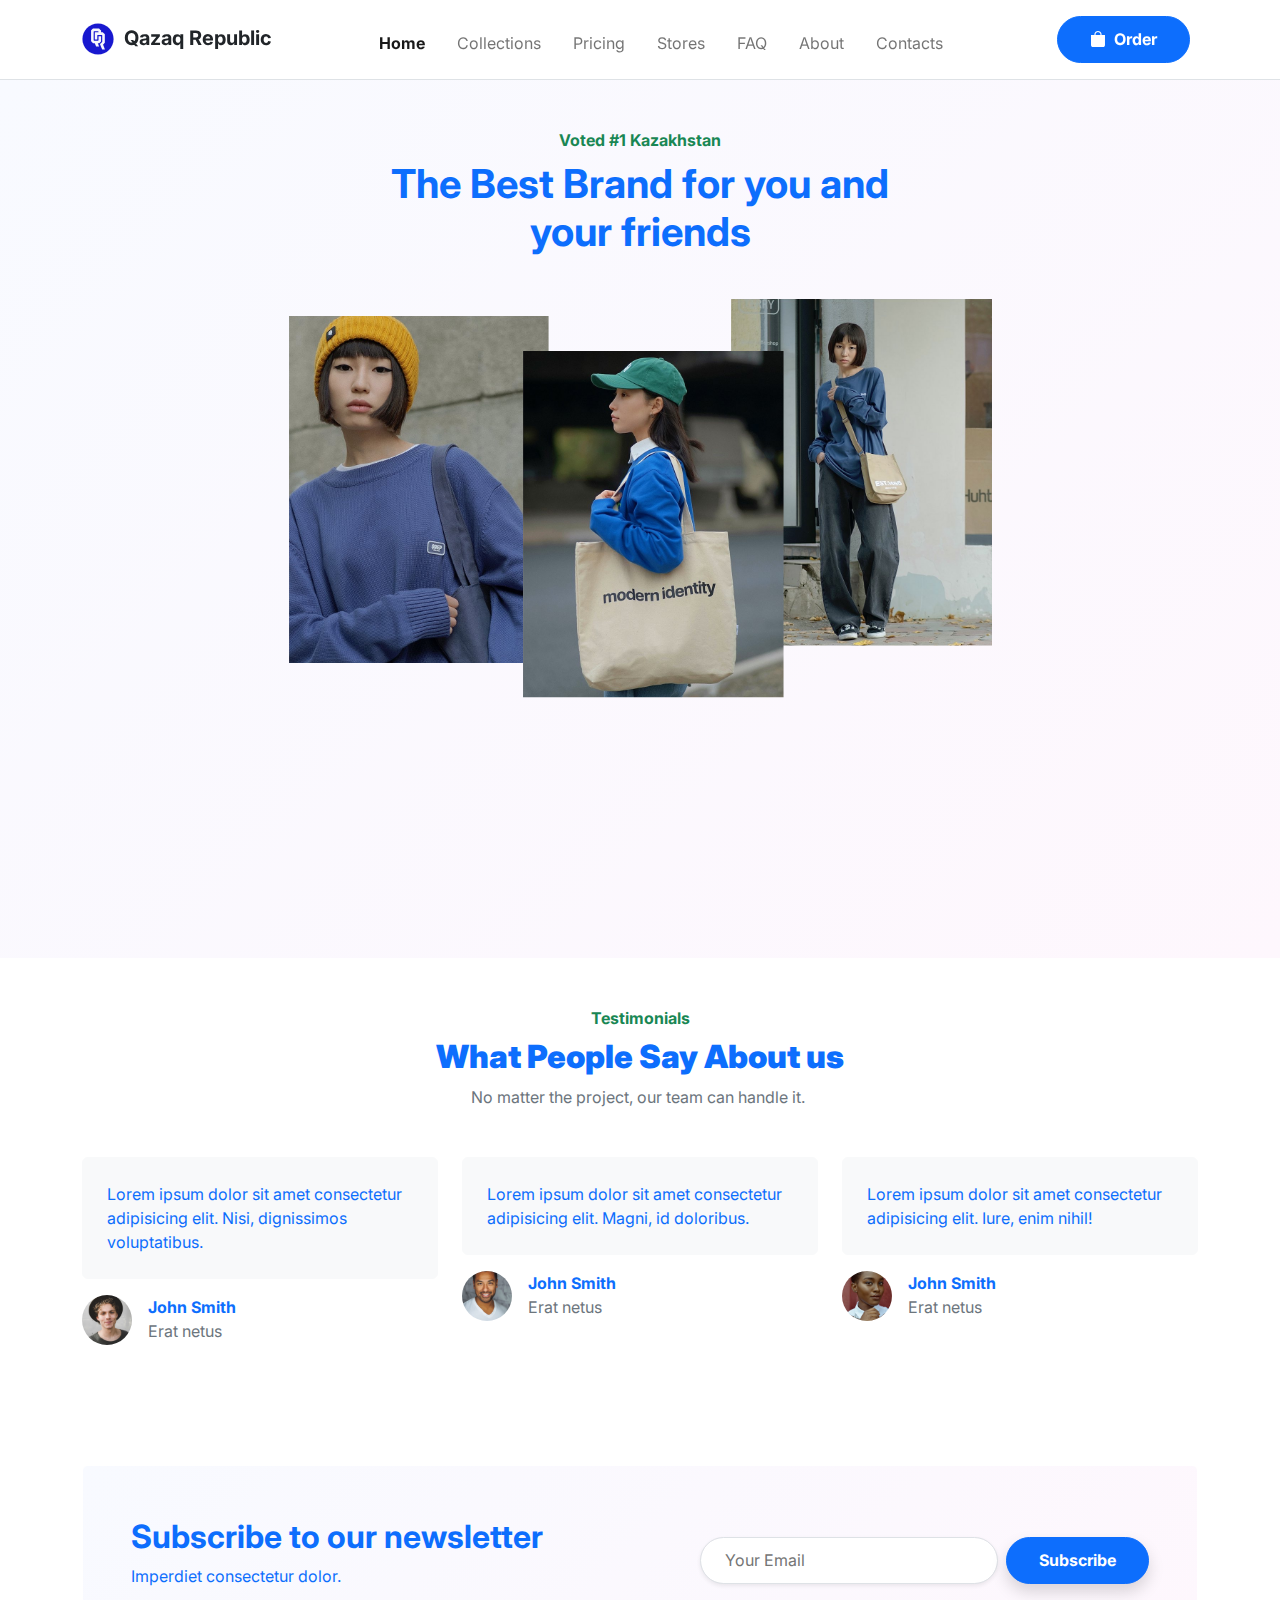
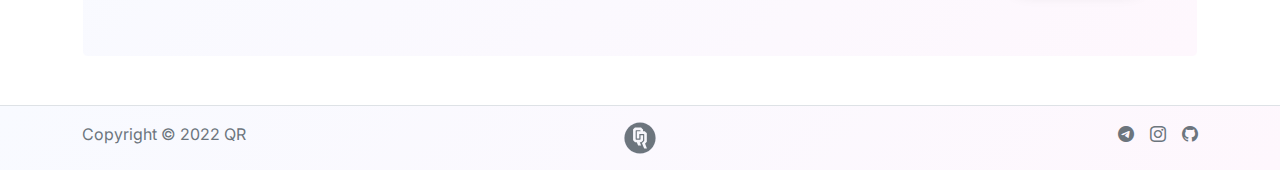
==== index.html @ 5050376e "Initial commit" ====
<!DOCTYPE html>
<html lang="en">
<head>
    <meta charset="UTF-8">
    <meta http-equiv="X-UA-Compatible" content="IE=edge">
    <meta name="viewport" content="width=device-width, initial-scale=1.0, maximum-scale=1, user-scalable=no">
    <link rel="shortcut icon" href="favicons/favicon.ico" type="image/x-icon">
    <title>Home - QR</title>
    <link rel="stylesheet" href="css/style.css">
    <link rel="stylesheet" href="bootstrap/css/bootstrap.min.css">
</head>
<body>
    <header class="py-3 border-bottom navbar navbar-expand-xl sticky-top">
        <div class="container">
            <a href="/" class="d-flex text-dark text-decoration-none">
                <img src="favicons/qr_logo.svg" alt="QR LOGO" width="32">
                <span class="fw-bold ml-10 fs-5 text-dark">Qazaq Republic</span>
            </a>
            <button data-bs-toggle="collapse" class="navbar-toggler br-32" data-bs-target="#navcol-1" aria-expanded="false">
                <span class="navbar-toggler-icon"></span>
            </button>
            <div id="navcol-1" class="collapse navbar-collapse non-copy">
                <ul class="navbar-nav mx-auto text-center pt-2">
                    <li class="nav-item py-1"><a class="nav-link active" href="index.html">Home</a></li>
                    <li class="nav-item py-1"><a class="nav-link" href="collections.html">Collections</a></li>
                    <li class="nav-item py-1"><a class="nav-link" href="pricing.html">Pricing</a></li>
                    <li class="nav-item py-1"><a class="nav-link" href="stores.html">Stores</a></li>
                    <li class="nav-item py-1"><a class="nav-link" href="faqs.html">FAQ</a></li>
                    <li class="nav-item py-1"><a class="nav-link" href="about.html">About</a></li>
                    <li class="nav-item py-1"><a class="nav-link" href="contacts.html">Contacts</a></li>
                </ul>
                <hr class="navbar-nav text-dark">
                <div class="pt-3 py-xl-0 d-flex justify-content-center">
                    <a href="https://wa.me/77777512121" class="text-decoration-none px-2">
                        <button class="btn1 btn-primary d-flex "><i class="bi bi-bag-fill text-white"></i>&nbsp; Order</button>
                    </a>
                </div>
            </div>
        </div>
    </header>

    <section class="bg-primary-gradient">
        <div class="container pt-5">
            <div class="col-md-8 col-xl-6 text-center mx-auto">
                    <p class="fw-bold text-success mb-2">Voted #1 Kazakhstan</p>
                    <h1 class="fw-bold">The Best Brand for you and your friends</h1>
            </div>
            <div class="col-lg-7 mx-auto">
                <div class="position-relative" style="display: flex;flex-wrap: wrap;justify-content: flex-end;">
                    <div style="position: relative;flex: 0 0 40%;transform: translate3d(-60%, 15%, 0);"><img class="img-fluid" src="images/promo1.svg"></div>
                    <div style="position: relative;flex: 0 0 40%;transform: translate3d(10%, 10%, 0);"><img class="img-fluid" src="images/promo2.svg"></div>
                    <div style="position: relative;flex: 0 0 40%;transform: translate3d(-70%, -75%, 0);"><img class="img-fluid" src="images/promo3.svg"></div>
                </div>
            </div>
        </div>
    </section>

    <section class="container py-5">
        <div class="col-md-8 col-xl-6 text-center mx-auto mb-5">
            <p class="fw-bold text-success mb-2">Testimonials</p>
            <h2 class="fw-bold"><strong>What People Say About us</strong></h2>
            <p class="text-muted w-lg-50">No matter the project, our team can handle it.&nbsp;</p>
        </div>
        <div class="row row-cols-1 row-cols-sm-2 row-cols-lg-3 d-sm-flex justify-content-sm-center">
            <div class="col mb-4">
                <div class="d-flex flex-column align-items-center align-items-sm-start">
                    <p class="bg-light border rounded border-light p-4">Lorem ipsum dolor sit amet consectetur adipisicing elit. Nisi, dignissimos voluptatibus.</p>
                    
                    <div class="d-flex"><img class="rounded-circle flex-shrink-0 me-3 fit-cover" width="50" height="50" src="/images/avatar1.jpg">
                        <div>
                            <p class="fw-bold text-primary mb-0">John Smith</p>
                            <p class="text-muted mb-0">Erat netus</p>
                        </div>
                    </div>
                </div>
            </div>
            <div class="col mb-4">
                <div class="d-flex flex-column align-items-center align-items-sm-start">
                    <p class="bg-light border rounded border-light p-4">Lorem ipsum dolor sit amet consectetur adipisicing elit. Magni, id doloribus.</p>
                    
                    <div class="d-flex"><img class="rounded-circle flex-shrink-0 me-3 fit-cover" width="50" height="50" src="/images/avatar2.jpg">
                        <div>
                            <p class="fw-bold text-primary mb-0">John Smith</p>
                            <p class="text-muted mb-0">Erat netus</p>
                        </div>
                    </div>
                </div>
            </div>
            <div class="col mb-4">
                <div class="d-flex flex-column align-items-center align-items-sm-start">
                    <p class="bg-light border rounded border-light p-4">Lorem ipsum dolor sit amet consectetur adipisicing elit. Iure, enim nihil!</p>
                    
                    <div class="d-flex"><img class="rounded-circle flex-shrink-0 me-3 fit-cover" width="50" height="50" src="/images/avatar3.jpg">
                        <div>
                            <p class="fw-bold text-primary mb-0">John Smith</p>
                            <p class="text-muted mb-0">Erat netus</p>
                        </div>
                    </div>
                </div>
            </div>
        </div>
    </section>

    <section class="container py-5">
        <div class="border rounded border-white d-flex flex-column justify-content-between align-items-center flex-lg-row bg-primary-gradient p-4 p-lg-5">
            <div class="text-center text-lg-start py-3 py-lg-1">
                <h2 class="fw-bold mb-2">Subscribe to our newsletter</h2>
                <p>Imperdiet consectetur dolor.</p>
            </div>
            <div class="d-flex justify-content-center flex-wrap flex-lg-nowrap">
                <div class="my-2"><input class="border rounded-pill shadow-sm form-control1" type="email" name="email" placeholder="Your Email"></div>
                <div class="my-2"><button class="btn1 btn-primary shadow ms-2 br-32" type="submit">Subscribe</button></div>
            </div>
        </div>
    </section>

    <footer class="bg-primary-gradient d-flex flex-wrap justify-content-between align-items-center py-3 border-top">
        <div class="container d-flex">
            <div class="col-md-4 col align-items-center">
                <span class="mb-3 mb-md-0 text-muted">Copyright © 2022 QR</span>
            </div>
    
            <a href="/" class="col-md-4 col d-flex align-items-center justify-content-center mb-3 mb-md-0 me-md-auto link-dark text-decoration-none">
                <img src="favicons/qr_gray.svg" alt="QR LOGO" width="32">
            </a>
        
            <ul class="nav col-md-4 col justify-content-end list-unstyled d-flex">
                <li class="ms-3"><a class="text-muted" href="https://goofeat.t.me/"><i class="bi bi-telegram text-muted"></i></a></li>
                <li class="ms-3"><a class="text-muted" href="https://instagram.com/azharbayev"><i class="bi bi-instagram text-muted"></i></a></li>
                <li class="ms-3"><a class="text-muted" href="https://github.com/goofeat"><i class="bi bi-github text-muted"></i></a></li>
            </ul>
        </div>
    </footer>

    <script src="bootstrap/js/bootstrap.min.js"></script>
</body>
</html>
---- css/style.css ----
@import"https://cdn.jsdelivr.net/npm/bootstrap-icons@1.9.1/font/bootstrap-icons.css";@import"https://fonts.googleapis.com/css2?family=Inter:wght@100;200;300;400;500;600;700;800;900&display=swap";*{margin:0;padding:0;color:#0d6efd;font-family:"Inter",sans-serif}header{position:sticky;background-color:rgba(255,255,255,.6);-webkit-backdrop-filter:blur(10px);backdrop-filter:blur(10px)}.non-copy{-moz-user-select:none;-khtml-user-select:none;-webkit-user-select:none;user-select:none}html{scroll-behavior:smooth}.ml-10{margin-left:10px}.btn1{--bs-btn-padding-x: 2rem;--bs-btn-padding-y: 0.6rem;--bs-btn-font-family: ;--bs-btn-font-size: 1rem;--bs-btn-font-weight: 700;--bs-btn-line-height: 1.6;--bs-btn-color: #2d2d2d;--bs-btn-bg: transparent;--bs-btn-border-width: 1px;--bs-btn-border-color: transparent;--bs-btn-border-radius: 2rem;--bs-btn-box-shadow: inset 0 1px 0 rgba(255, 255, 255, 0.15), 0 1px 1px rgba(0, 0, 0, 0.075);--bs-btn-disabled-opacity: 0.65;--bs-btn-focus-box-shadow: 0 0 0 0.25rem rgba(var(--bs-btn-focus-shadow-rgb), .5);display:inline-block;padding:var(--bs-btn-padding-y) var(--bs-btn-padding-x);font-family:var(--bs-btn-font-family);font-size:var(--bs-btn-font-size);font-weight:var(--bs-btn-font-weight);line-height:var(--bs-btn-line-height);color:var(--bs-btn-color);text-align:center;text-decoration:none;vertical-align:middle;cursor:pointer;-webkit-user-select:none;-moz-user-select:none;-ms-user-select:none;user-select:none;border:var(--bs-btn-border-width) solid var(--bs-btn-border-color);border-radius:var(--bs-btn-border-radius);background-color:var(--bs-btn-bg);transition:color .15s ease-in-out,background-color .15s ease-in-out,border-color .15s ease-in-out,box-shadow .15s ease-in-out}.form-control1{display:block;width:100%;padding:.6rem 1.5rem;font-size:1rem;font-weight:400;line-height:1.6;color:#2d2d2d;background-color:#fff;background-clip:padding-box;border:1px solid #ced4da;-webkit-appearance:none;-moz-appearance:none;appearance:none;border-radius:1rem;transition:border-color .15s ease-in-out,box-shadow .15s ease-in-out}.nav-link{margin-left:16px !important;margin-right:16px !important;padding:0 !important}.nav-link.active{font-weight:700}.bg-primary-gradient{background:linear-gradient(135deg, #f8faff, #fef7fd)}.fit-cover{object-fit:cover}.br-32{border-radius:32px !important;-webkit-border-radius:32px !important;-moz-border-radius:32px !important;-ms-border-radius:32px !important;-o-border-radius:32px !important}th,td,strike{color:#000 !important;font-weight:bold !important}span.fw-normal{color:#000 !important}.table-group-divider{border-top:2px solid #000 !important}
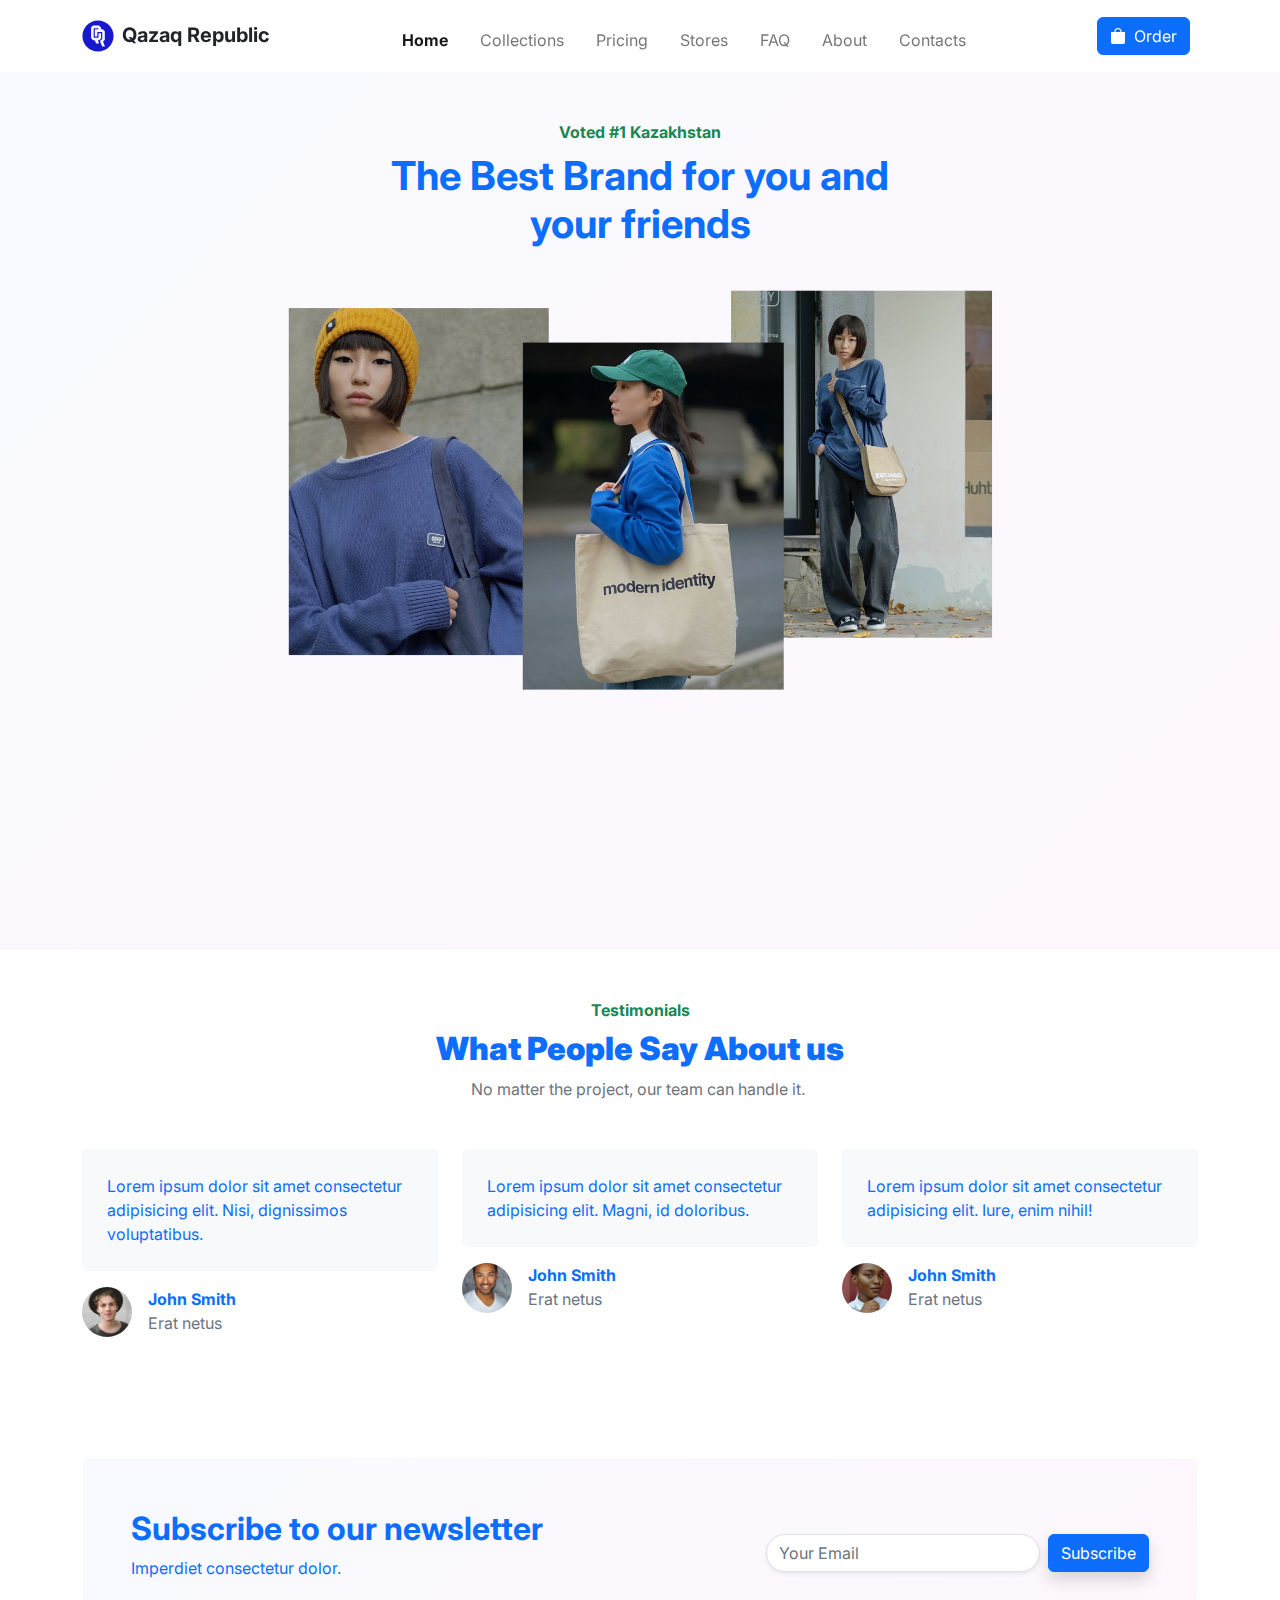
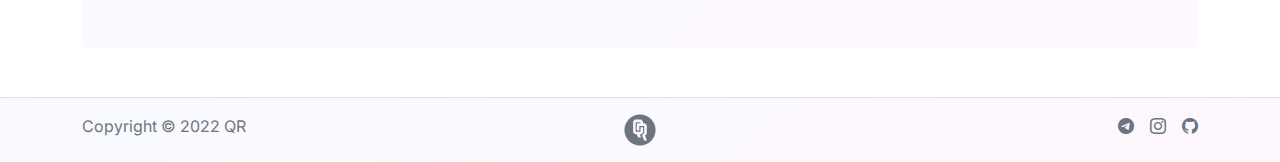
==== commit 670f54f2: "Image optimization" ====
--- a/index.html
+++ b/index.html
@@ -10,13 +10,13 @@
     <link rel="stylesheet" href="bootstrap/css/bootstrap.min.css">
 </head>
 <body>
-    <header class="py-3 border-bottom navbar navbar-expand-xl sticky-top">
+    <header class="py-3 navbar navbar-expand-xl sticky-top">
         <div class="container">
             <a href="/" class="d-flex text-dark text-decoration-none">
                 <img src="favicons/qr_logo.svg" alt="QR LOGO" width="32">
-                <span class="fw-bold ml-10 fs-5 text-dark">Qazaq Republic</span>
+                <span class="fw-bold mx-2 fs-5 text-dark">Qazaq Republic</span>
             </a>
-            <button data-bs-toggle="collapse" class="navbar-toggler br-32" data-bs-target="#navcol-1" aria-expanded="false">
+            <button data-bs-toggle="collapse" class="navbar-toggler rounded-5" data-bs-target="#navcol-1" aria-expanded="false">
                 <span class="navbar-toggler-icon"></span>
             </button>
             <div id="navcol-1" class="collapse navbar-collapse non-copy">
@@ -32,7 +32,7 @@
                 <hr class="navbar-nav text-dark">
                 <div class="pt-3 py-xl-0 d-flex justify-content-center">
                     <a href="https://wa.me/77777512121" class="text-decoration-none px-2">
-                        <button class="btn1 btn-primary d-flex "><i class="bi bi-bag-fill text-white"></i>&nbsp; Order</button>
+                        <button class="btn btn-primary d-flex "><i class="bi bi-bag-fill text-white"></i>&nbsp; Order</button>
                     </a>
                 </div>
             </div>
@@ -47,9 +47,9 @@
             </div>
             <div class="col-lg-7 mx-auto">
                 <div class="position-relative" style="display: flex;flex-wrap: wrap;justify-content: flex-end;">
-                    <div style="position: relative;flex: 0 0 40%;transform: translate3d(-60%, 15%, 0);"><img class="img-fluid" src="images/promo1.svg"></div>
-                    <div style="position: relative;flex: 0 0 40%;transform: translate3d(10%, 10%, 0);"><img class="img-fluid" src="images/promo2.svg"></div>
-                    <div style="position: relative;flex: 0 0 40%;transform: translate3d(-70%, -75%, 0);"><img class="img-fluid" src="images/promo3.svg"></div>
+                    <div style="position: relative;flex: 0 0 40%;transform: translate3d(-60%, 15%, 0);"><img class="img-fluid" src="images/promo1.jpeg"></div>
+                    <div style="position: relative;flex: 0 0 40%;transform: translate3d(10%, 10%, 0);"><img class="img-fluid" src="images/promo2.jpeg"></div>
+                    <div style="position: relative;flex: 0 0 40%;transform: translate3d(-70%, -75%, 0);"><img class="img-fluid" src="images/promo3.jpeg"></div>
                 </div>
             </div>
         </div>
@@ -66,7 +66,7 @@
                 <div class="d-flex flex-column align-items-center align-items-sm-start">
                     <p class="bg-light border rounded border-light p-4">Lorem ipsum dolor sit amet consectetur adipisicing elit. Nisi, dignissimos voluptatibus.</p>
                     
-                    <div class="d-flex"><img class="rounded-circle flex-shrink-0 me-3 fit-cover" width="50" height="50" src="/images/avatar1.jpg">
+                    <div class="d-flex"><img class="rounded-circle flex-shrink-0 me-3 fit-cover" width="50" height="50" src="/images/avatar1.jpeg">
                         <div>
                             <p class="fw-bold text-primary mb-0">John Smith</p>
                             <p class="text-muted mb-0">Erat netus</p>
@@ -78,7 +78,7 @@
                 <div class="d-flex flex-column align-items-center align-items-sm-start">
                     <p class="bg-light border rounded border-light p-4">Lorem ipsum dolor sit amet consectetur adipisicing elit. Magni, id doloribus.</p>
                     
-                    <div class="d-flex"><img class="rounded-circle flex-shrink-0 me-3 fit-cover" width="50" height="50" src="/images/avatar2.jpg">
+                    <div class="d-flex"><img class="rounded-circle flex-shrink-0 me-3 fit-cover" width="50" height="50" src="/images/avatar2.jpeg">
                         <div>
                             <p class="fw-bold text-primary mb-0">John Smith</p>
                             <p class="text-muted mb-0">Erat netus</p>
@@ -90,7 +90,7 @@
                 <div class="d-flex flex-column align-items-center align-items-sm-start">
                     <p class="bg-light border rounded border-light p-4">Lorem ipsum dolor sit amet consectetur adipisicing elit. Iure, enim nihil!</p>
                     
-                    <div class="d-flex"><img class="rounded-circle flex-shrink-0 me-3 fit-cover" width="50" height="50" src="/images/avatar3.jpg">
+                    <div class="d-flex"><img class="rounded-circle flex-shrink-0 me-3 fit-cover" width="50" height="50" src="/images/avatar3.jpeg">
                         <div>
                             <p class="fw-bold text-primary mb-0">John Smith</p>
                             <p class="text-muted mb-0">Erat netus</p>
@@ -108,8 +108,8 @@
                 <p>Imperdiet consectetur dolor.</p>
             </div>
             <div class="d-flex justify-content-center flex-wrap flex-lg-nowrap">
-                <div class="my-2"><input class="border rounded-pill shadow-sm form-control1" type="email" name="email" placeholder="Your Email"></div>
-                <div class="my-2"><button class="btn1 btn-primary shadow ms-2 br-32" type="submit">Subscribe</button></div>
+                <div class="my-2"><input class="border rounded-pill shadow-sm form-control" type="email" name="email" placeholder="Your Email"></div>
+                <div class="my-2"><button class="btn btn-primary shadow ms-2" type="submit">Subscribe</button></div>
             </div>
         </div>
     </section>
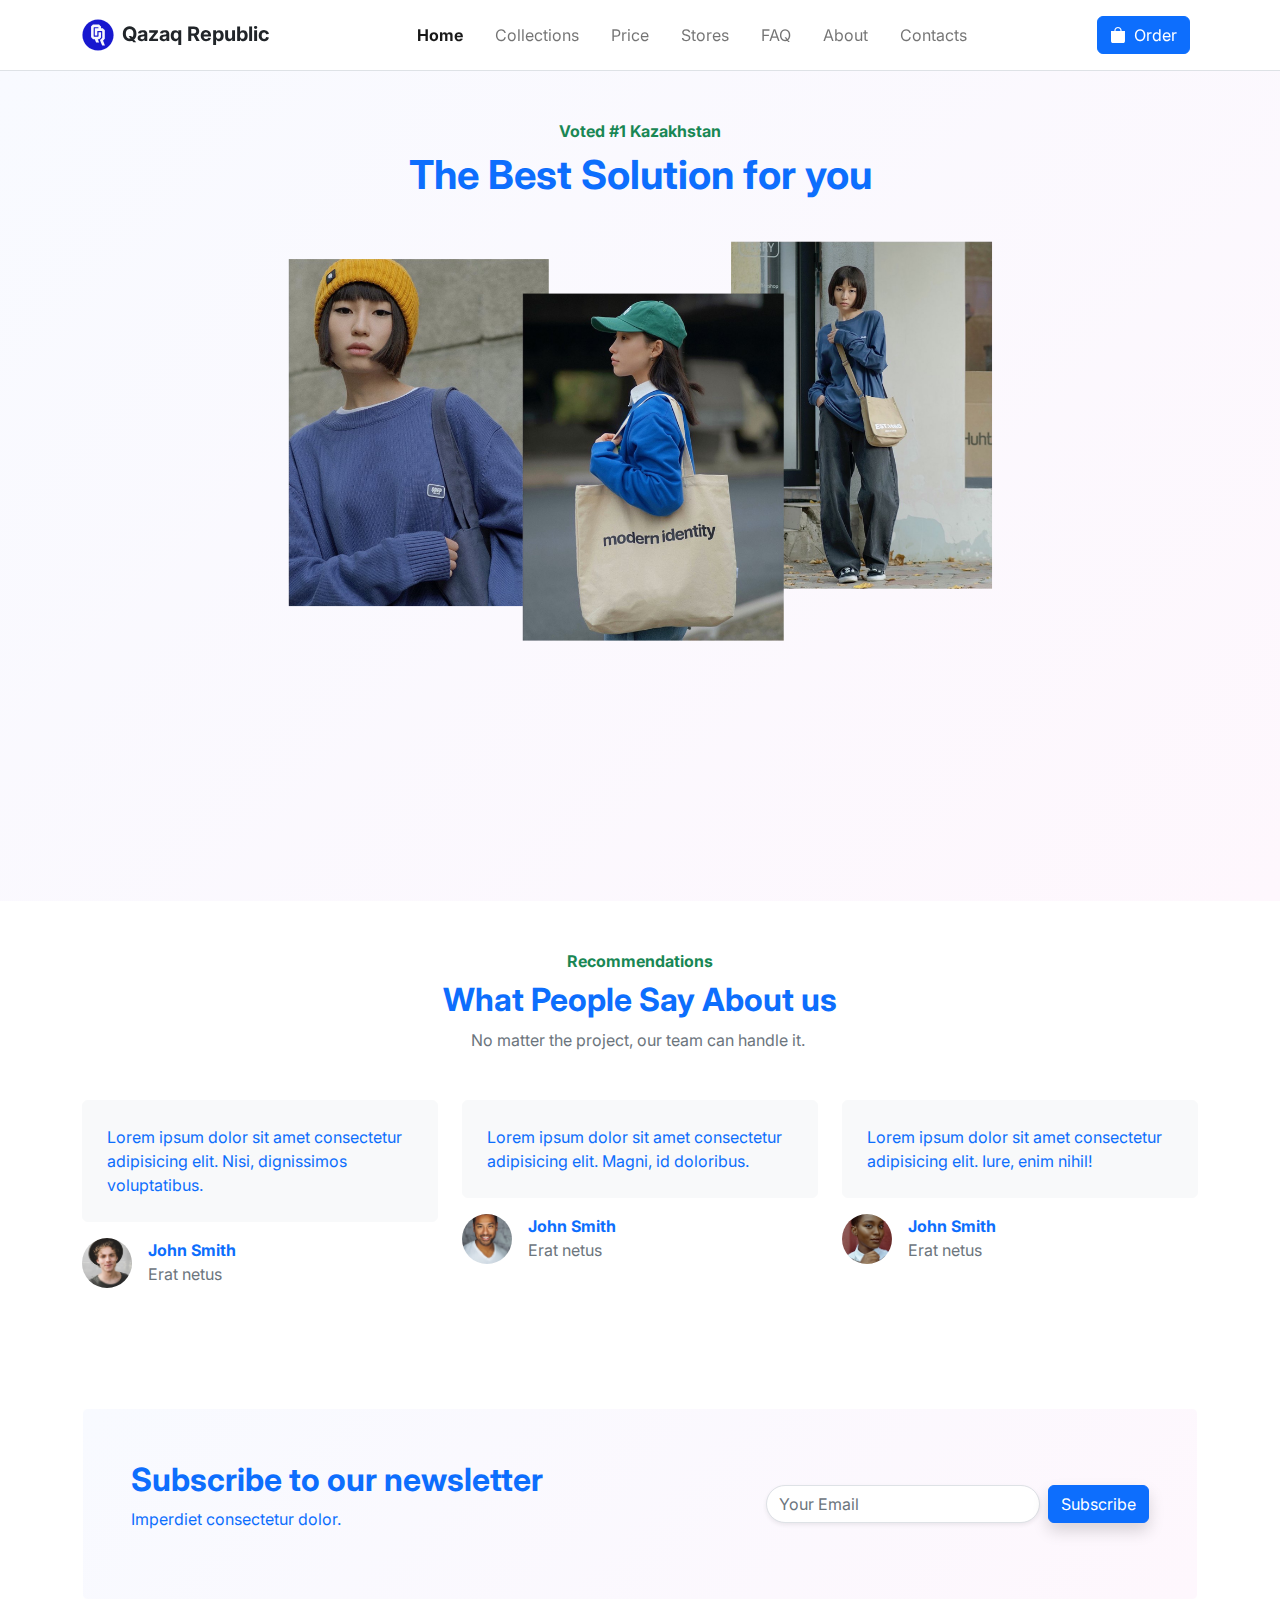
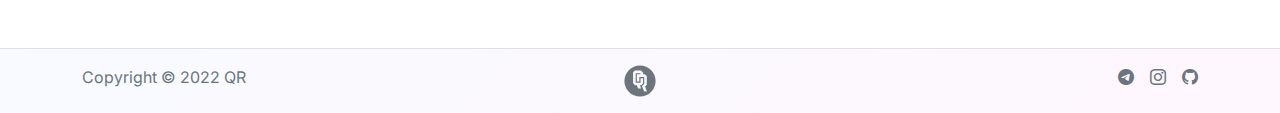
==== commit 3df36c50: "Minor changes" ====
--- a/index.html
+++ b/index.html
@@ -4,133 +4,138 @@
     <meta charset="UTF-8">
     <meta http-equiv="X-UA-Compatible" content="IE=edge">
     <meta name="viewport" content="width=device-width, initial-scale=1.0, maximum-scale=1, user-scalable=no">
-    <link rel="shortcut icon" href="favicons/favicon.ico" type="image/x-icon">
     <title>Home - QR</title>
+    <link rel="icon" href="favicons/favicon.ico" type="image/x-icon">
     <link rel="stylesheet" href="css/style.css">
     <link rel="stylesheet" href="bootstrap/css/bootstrap.min.css">
 </head>
 <body>
-    <header class="py-3 navbar navbar-expand-xl sticky-top">
-        <div class="container">
-            <a href="/" class="d-flex text-dark text-decoration-none">
-                <img src="favicons/qr_logo.svg" alt="QR LOGO" width="32">
-                <span class="fw-bold mx-2 fs-5 text-dark">Qazaq Republic</span>
-            </a>
-            <button data-bs-toggle="collapse" class="navbar-toggler rounded-5" data-bs-target="#navcol-1" aria-expanded="false">
-                <span class="navbar-toggler-icon"></span>
-            </button>
-            <div id="navcol-1" class="collapse navbar-collapse non-copy">
-                <ul class="navbar-nav mx-auto text-center pt-2">
-                    <li class="nav-item py-1"><a class="nav-link active" href="index.html">Home</a></li>
-                    <li class="nav-item py-1"><a class="nav-link" href="collections.html">Collections</a></li>
-                    <li class="nav-item py-1"><a class="nav-link" href="pricing.html">Pricing</a></li>
-                    <li class="nav-item py-1"><a class="nav-link" href="stores.html">Stores</a></li>
-                    <li class="nav-item py-1"><a class="nav-link" href="faqs.html">FAQ</a></li>
-                    <li class="nav-item py-1"><a class="nav-link" href="about.html">About</a></li>
-                    <li class="nav-item py-1"><a class="nav-link" href="contacts.html">Contacts</a></li>
-                </ul>
-                <hr class="navbar-nav text-dark">
-                <div class="pt-3 py-xl-0 d-flex justify-content-center">
-                    <a href="https://wa.me/77777512121" class="text-decoration-none px-2">
-                        <button class="btn btn-primary d-flex "><i class="bi bi-bag-fill text-white"></i>&nbsp; Order</button>
-                    </a>
+    <div class="page">
+        <header class="py-3 navbar navbar-expand-xl sticky-top border-bottom">
+            <div class="container">
+                <a href="/" class="d-flex text-dark text-decoration-none">
+                    <img src="favicons/qr_logo.svg" alt="QR LOGO" width="32">
+                    <span class="fw-bold mx-2 fs-5 text-dark">Qazaq Republic</span>
+                </a>
+                <button data-bs-toggle="collapse" class="navbar-toggler rounded-5" data-bs-target="#navcol-1" aria-expanded="false">
+                    <span class="navbar-toggler-icon"></span>
+                </button>
+                <div id="navcol-1" class="collapse navbar-collapse non-copy">
+                    <div class="p-2"></div>
+                    <ul class="navbar-nav mx-auto text-center">
+                        <li class="nav-item py-1"><a class="nav-link active" href="index.html">Home</a></li>
+                        <li class="nav-item py-1"><a class="nav-link" href="collections.html">Collections</a></li>
+                        <li class="nav-item py-1"><a class="nav-link" href="price.html">Price</a></li>
+                        <li class="nav-item py-1"><a class="nav-link" href="stores.html">Stores</a></li>
+                        <li class="nav-item py-1"><a class="nav-link" href="faq.html">FAQ</a></li>
+                        <li class="nav-item py-1"><a class="nav-link" href="about.html">About</a></li>
+                        <li class="nav-item py-1"><a class="nav-link" href="contacts.html">Contacts</a></li>
+                    </ul>
+                    <hr class="navbar-nav text-dark">
+                    <div class="pt-3 py-xl-0 d-flex justify-content-center">
+                        <a href="https://wa.me/77777512121" class="text-decoration-none px-2">
+                            <button class="btn btn-primary d-flex "><i class="bi bi-bag-fill text-white"></i>&nbsp; Order</button>
+                        </a>
+                    </div>
                 </div>
             </div>
-        </div>
-    </header>
+        </header>
 
-    <section class="bg-primary-gradient">
-        <div class="container pt-5">
-            <div class="col-md-8 col-xl-6 text-center mx-auto">
-                    <p class="fw-bold text-success mb-2">Voted #1 Kazakhstan</p>
-                    <h1 class="fw-bold">The Best Brand for you and your friends</h1>
-            </div>
-            <div class="col-lg-7 mx-auto">
-                <div class="position-relative" style="display: flex;flex-wrap: wrap;justify-content: flex-end;">
-                    <div style="position: relative;flex: 0 0 40%;transform: translate3d(-60%, 15%, 0);"><img class="img-fluid" src="images/promo1.jpeg"></div>
-                    <div style="position: relative;flex: 0 0 40%;transform: translate3d(10%, 10%, 0);"><img class="img-fluid" src="images/promo2.jpeg"></div>
-                    <div style="position: relative;flex: 0 0 40%;transform: translate3d(-70%, -75%, 0);"><img class="img-fluid" src="images/promo3.jpeg"></div>
-                </div>
-            </div>
-        </div>
-    </section>
-
-    <section class="container py-5">
-        <div class="col-md-8 col-xl-6 text-center mx-auto mb-5">
-            <p class="fw-bold text-success mb-2">Testimonials</p>
-            <h2 class="fw-bold"><strong>What People Say About us</strong></h2>
-            <p class="text-muted w-lg-50">No matter the project, our team can handle it.&nbsp;</p>
-        </div>
-        <div class="row row-cols-1 row-cols-sm-2 row-cols-lg-3 d-sm-flex justify-content-sm-center">
-            <div class="col mb-4">
-                <div class="d-flex flex-column align-items-center align-items-sm-start">
-                    <p class="bg-light border rounded border-light p-4">Lorem ipsum dolor sit amet consectetur adipisicing elit. Nisi, dignissimos voluptatibus.</p>
-                    
-                    <div class="d-flex"><img class="rounded-circle flex-shrink-0 me-3 fit-cover" width="50" height="50" src="/images/avatar1.jpeg">
-                        <div>
-                            <p class="fw-bold text-primary mb-0">John Smith</p>
-                            <p class="text-muted mb-0">Erat netus</p>
+        <div class="content-wrapper">
+            <section class="bg-primary-gradient">
+                <div class="container pt-5">
+                    <div class="col-md-8 col-xl-6 text-center mx-auto">
+                        <p class="fw-bold text-success mb-2">Voted #1 Kazakhstan</p>
+                        <h1 class="fw-bold">The Best Solution for you</h1>
+                    </div>
+                    <div class="col-lg-7 mx-auto">
+                        <div class="position-relative" style="display: flex;flex-wrap: wrap;justify-content: flex-end;">
+                            <div style="position: relative;flex: 0 0 40%;transform: translate3d(-60%, 15%, 0);"><img class="img-fluid" src="images/promo1.jpeg"></div>
+                            <div style="position: relative;flex: 0 0 40%;transform: translate3d(10%, 10%, 0);"><img class="img-fluid" src="images/promo2.jpeg"></div>
+                            <div style="position: relative;flex: 0 0 40%;transform: translate3d(-70%, -75%, 0);"><img class="img-fluid" src="images/promo3.jpeg"></div>
                         </div>
                     </div>
                 </div>
-            </div>
-            <div class="col mb-4">
-                <div class="d-flex flex-column align-items-center align-items-sm-start">
-                    <p class="bg-light border rounded border-light p-4">Lorem ipsum dolor sit amet consectetur adipisicing elit. Magni, id doloribus.</p>
-                    
-                    <div class="d-flex"><img class="rounded-circle flex-shrink-0 me-3 fit-cover" width="50" height="50" src="/images/avatar2.jpeg">
-                        <div>
-                            <p class="fw-bold text-primary mb-0">John Smith</p>
-                            <p class="text-muted mb-0">Erat netus</p>
+            </section>
+    
+            <section class="container py-5">
+                <div class="col-md-8 col-xl-6 text-center mx-auto mb-5">
+                    <p class="fw-bold text-success mb-2">Recommendations</p>
+                    <h2 class="fw-bold">What People Say About us</h2>
+                    <p class="text-muted w-lg-50">No matter the project, our team can handle it.&nbsp;</p>
+                </div>
+                <div class="row row-cols-1 row-cols-sm-2 row-cols-lg-3 d-sm-flex justify-content-sm-center">
+                    <div class="col mb-4">
+                        <div class="d-flex flex-column align-items-center align-items-sm-start">
+                            <p class="bg-light border rounded border-light p-4">Lorem ipsum dolor sit amet consectetur adipisicing elit. Nisi, dignissimos voluptatibus.</p>
+                            
+                            <div class="d-flex"><img class="rounded-circle flex-shrink-0 me-3 fit-cover" width="50" height="50" src="/images/avatar1.jpeg">
+                                <div>
+                                    <p class="fw-bold text-primary mb-0">John Smith</p>
+                                    <p class="text-muted mb-0">Erat netus</p>
+                                </div>
+                            </div>
+                        </div>
+                    </div>
+                    <div class="col mb-4">
+                        <div class="d-flex flex-column align-items-center align-items-sm-start">
+                            <p class="bg-light border rounded border-light p-4">Lorem ipsum dolor sit amet consectetur adipisicing elit. Magni, id doloribus.</p>
+                            
+                            <div class="d-flex"><img class="rounded-circle flex-shrink-0 me-3 fit-cover" width="50" height="50" src="/images/avatar2.jpeg">
+                                <div>
+                                    <p class="fw-bold text-primary mb-0">John Smith</p>
+                                    <p class="text-muted mb-0">Erat netus</p>
+                                </div>
+                            </div>
+                        </div>
+                    </div>
+                    <div class="col mb-4">
+                        <div class="d-flex flex-column align-items-center align-items-sm-start">
+                            <p class="bg-light border rounded border-light p-4">Lorem ipsum dolor sit amet consectetur adipisicing elit. Iure, enim nihil!</p>
+                            
+                            <div class="d-flex"><img class="rounded-circle flex-shrink-0 me-3 fit-cover" width="50" height="50" src="/images/avatar3.jpeg">
+                                <div>
+                                    <p class="fw-bold text-primary mb-0">John Smith</p>
+                                    <p class="text-muted mb-0">Erat netus</p>
+                                </div>
+                            </div>
                         </div>
                     </div>
                 </div>
-            </div>
-            <div class="col mb-4">
-                <div class="d-flex flex-column align-items-center align-items-sm-start">
-                    <p class="bg-light border rounded border-light p-4">Lorem ipsum dolor sit amet consectetur adipisicing elit. Iure, enim nihil!</p>
-                    
-                    <div class="d-flex"><img class="rounded-circle flex-shrink-0 me-3 fit-cover" width="50" height="50" src="/images/avatar3.jpeg">
-                        <div>
-                            <p class="fw-bold text-primary mb-0">John Smith</p>
-                            <p class="text-muted mb-0">Erat netus</p>
-                        </div>
+            </section>
+    
+            <section class="container py-5">
+                <div class="border rounded border-white d-flex flex-column justify-content-between align-items-center flex-lg-row bg-primary-gradient p-4 p-lg-5">
+                    <div class="text-center text-lg-start py-3 py-lg-1">
+                        <h2 class="fw-bold mb-2">Subscribe to our newsletter</h2>
+                        <p>Imperdiet consectetur dolor.</p>
+                    </div>
+                    <div class="d-flex justify-content-center flex-wrap flex-lg-nowrap">
+                        <div class="my-2"><input class="border rounded-pill shadow-sm form-control" type="email" name="email" placeholder="Your Email"></div>
+                        <div class="my-2"><button class="btn btn-primary shadow ms-2" type="submit">Subscribe</button></div>
                     </div>
                 </div>
+            </section>
+        </div>
+
+        <footer class="bg-primary-gradient d-flex flex-wrap justify-content-between align-items-center py-3 border-top">
+            <div class="container d-flex">
+                <div class="col-md-4 col align-items-center">
+                    <span class="mb-3 mb-md-0 text-muted">Copyright © 2022 QR</span>
+                </div>
+        
+                <a href="/" class="col-md-4 col d-flex align-items-center justify-content-center mb-3 mb-md-0 me-md-auto link-dark text-decoration-none">
+                    <img src="favicons/qr_gray.svg" alt="QR LOGO" width="32">
+                </a>
+            
+                <ul class="nav col-md-4 col justify-content-end list-unstyled d-flex">
+                    <li class="ms-3"><a class="text-muted" href="https://goofeat.t.me/"><i class="bi bi-telegram text-muted"></i></a></li>
+                    <li class="ms-3"><a class="text-muted" href="https://instagram.com/azharbayev"><i class="bi bi-instagram text-muted"></i></a></li>
+                    <li class="ms-3"><a class="text-muted" href="https://github.com/goofeat"><i class="bi bi-github text-muted"></i></a></li>
+                </ul>
             </div>
-        </div>
-    </section>
-
-    <section class="container py-5">
-        <div class="border rounded border-white d-flex flex-column justify-content-between align-items-center flex-lg-row bg-primary-gradient p-4 p-lg-5">
-            <div class="text-center text-lg-start py-3 py-lg-1">
-                <h2 class="fw-bold mb-2">Subscribe to our newsletter</h2>
-                <p>Imperdiet consectetur dolor.</p>
-            </div>
-            <div class="d-flex justify-content-center flex-wrap flex-lg-nowrap">
-                <div class="my-2"><input class="border rounded-pill shadow-sm form-control" type="email" name="email" placeholder="Your Email"></div>
-                <div class="my-2"><button class="btn btn-primary shadow ms-2" type="submit">Subscribe</button></div>
-            </div>
-        </div>
-    </section>
-
-    <footer class="bg-primary-gradient d-flex flex-wrap justify-content-between align-items-center py-3 border-top">
-        <div class="container d-flex">
-            <div class="col-md-4 col align-items-center">
-                <span class="mb-3 mb-md-0 text-muted">Copyright © 2022 QR</span>
-            </div>
-    
-            <a href="/" class="col-md-4 col d-flex align-items-center justify-content-center mb-3 mb-md-0 me-md-auto link-dark text-decoration-none">
-                <img src="favicons/qr_gray.svg" alt="QR LOGO" width="32">
-            </a>
-        
-            <ul class="nav col-md-4 col justify-content-end list-unstyled d-flex">
-                <li class="ms-3"><a class="text-muted" href="https://goofeat.t.me/"><i class="bi bi-telegram text-muted"></i></a></li>
-                <li class="ms-3"><a class="text-muted" href="https://instagram.com/azharbayev"><i class="bi bi-instagram text-muted"></i></a></li>
-                <li class="ms-3"><a class="text-muted" href="https://github.com/goofeat"><i class="bi bi-github text-muted"></i></a></li>
-            </ul>
-        </div>
-    </footer>
+        </footer>
+    </div>
 
     <script src="bootstrap/js/bootstrap.min.js"></script>
 </body>
